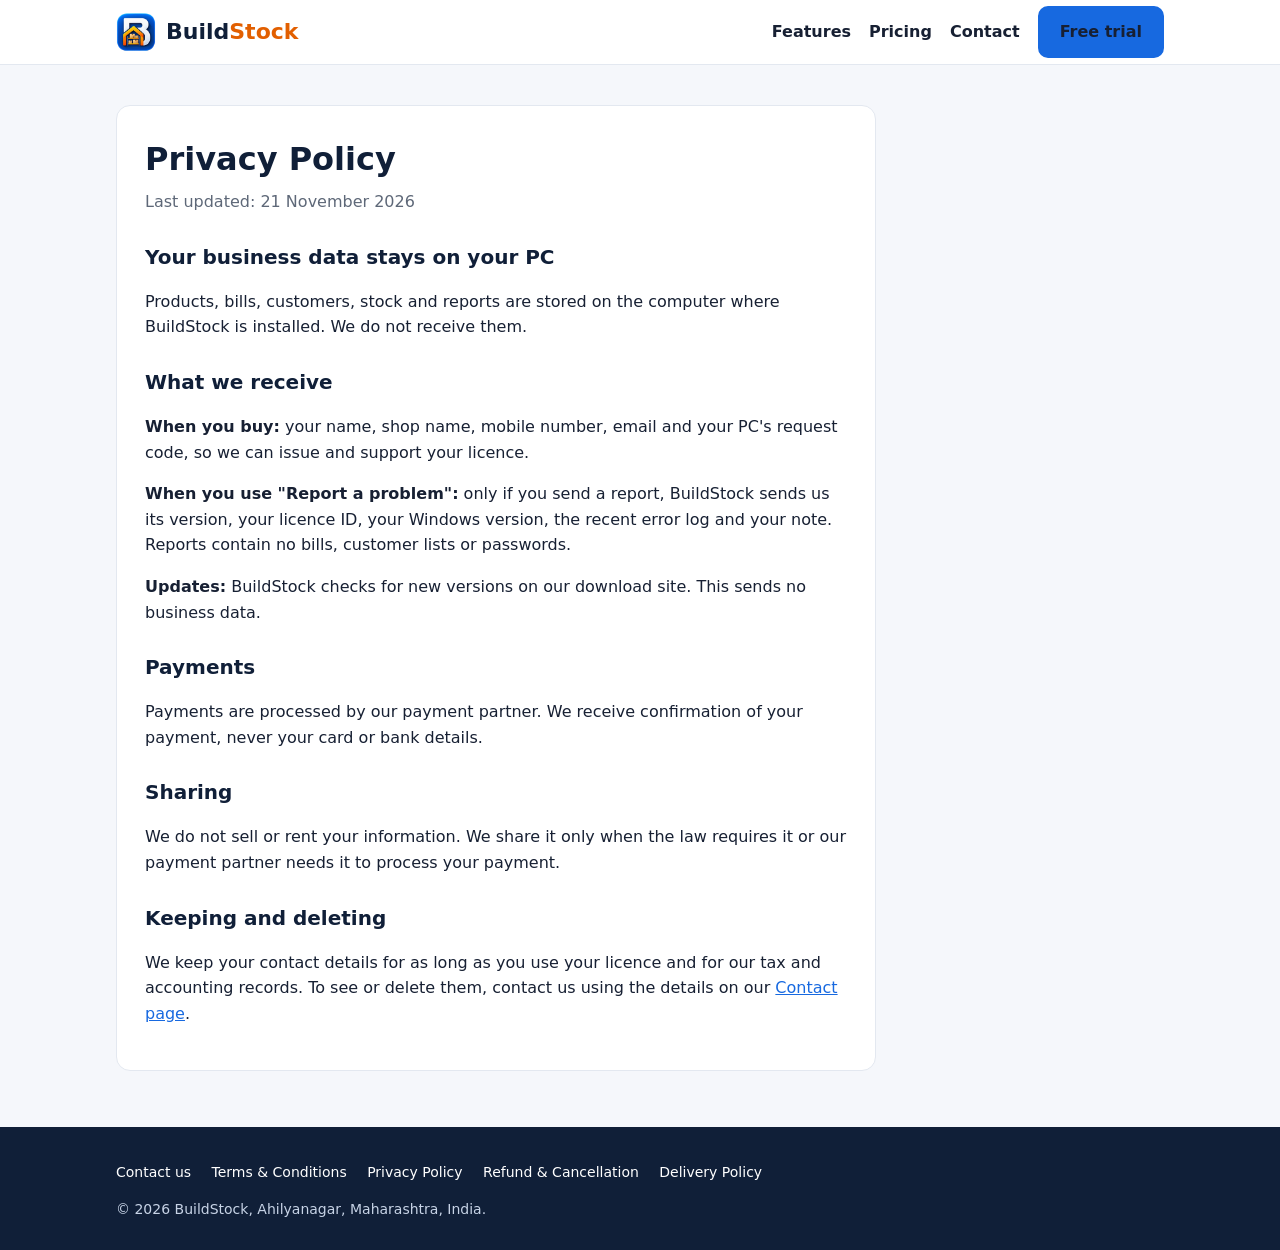
==== privacy.html @ 83a85fac "BuildStock website" ====
<!doctype html>
<html lang="en">
<head>
<meta charset="utf-8">
<meta name="viewport" content="width=device-width, initial-scale=1">
<title>Privacy Policy | BuildStock</title>
<meta name="description" content="How BuildStock handles your information.">
<link rel="icon" href="favicon.png">
<link rel="stylesheet" href="style.css">
</head>
<body>
<header class="site-header">
  <div class="wrap">
    <a class="brand" href="index.html"><img src="img/icon-128.png" alt="" width="40" height="40"><span>Build<span class="stock">Stock</span></span></a>
    <nav class="nav">
      <a href="index.html#features">Features</a>
      <a href="index.html#pricing">Pricing</a>
      <a href="contact.html">Contact</a>
      <a class="btn btn-primary" href="https://github.com/h2230978-png/buildstock-releases/releases/latest">Free trial</a>
    </nav>
  </div>
</header>
<main class="page">
  <div class="wrap">
    <article>
      <h1>Privacy Policy</h1>
      <p class="updated">Last updated: 21 November 2026</p>
      <h2>Your business data stays on your PC</h2>
      <p>Products, bills, customers, stock and reports are stored on the computer where BuildStock is installed. We do not receive them.</p>
      <h2>What we receive</h2>
      <p><b>When you buy:</b> your name, shop name, mobile number, email and your PC's request code, so we can issue and support your licence.</p>
      <p><b>When you use "Report a problem":</b> only if you send a report, BuildStock sends us its version, your licence ID, your Windows version, the recent error log and your note. Reports contain no bills, customer lists or passwords.</p>
      <p><b>Updates:</b> BuildStock checks for new versions on our download site. This sends no business data.</p>
      <h2>Payments</h2>
      <p>Payments are processed by our payment partner. We receive confirmation of your payment, never your card or bank details.</p>
      <h2>Sharing</h2>
      <p>We do not sell or rent your information. We share it only when the law requires it or our payment partner needs it to process your payment.</p>
      <h2>Keeping and deleting</h2>
      <p>We keep your contact details for as long as you use your licence and for our tax and accounting records. To see or delete them, contact us using the details on our <a href="contact.html">Contact page</a>.</p>
    </article>
  </div>
</main>
<footer class="site-footer">
  <div class="wrap">
    <nav>
      <a href="contact.html">Contact us</a>
      <a href="terms.html">Terms &amp; Conditions</a>
      <a href="privacy.html">Privacy Policy</a>
      <a href="refund.html">Refund &amp; Cancellation</a>
      <a href="delivery.html">Delivery Policy</a>
    </nav>
    <p>© 2026 BuildStock, Ahilyanagar, Maharashtra, India.</p>
  </div>
</footer>
</body>
</html>
---- style.css ----
:root {
  --blue: #1769e0;
  --blue-dark: #0f4fb0;
  --navy: #101f38;
  --text: #172033;
  --grey: #5e6878;
  --bg: #f5f7fb;
  --card: #ffffff;
  --border: #e3e8f0;
  --orange: #e25f00;
  --green: #15803d;
  --radius: 14px;
}

* { box-sizing: border-box; }

html { -webkit-text-size-adjust: 100%; }

body {
  margin: 0;
  background: var(--bg);
  color: var(--text);
  font: 16px/1.6 "Segoe UI", system-ui, -apple-system, Roboto, "Noto Sans", Arial, sans-serif;
}

a { color: var(--blue); }

.wrap { max-width: 1080px; margin: 0 auto; padding: 0 16px; }

/* Header */
.site-header {
  background: var(--card);
  border-bottom: 1px solid var(--border);
  position: sticky;
  top: 0;
  z-index: 10;
}
.site-header .wrap {
  display: flex;
  align-items: center;
  justify-content: space-between;
  gap: 12px;
  min-height: 64px;
  flex-wrap: wrap;
}
.brand {
  display: flex;
  align-items: center;
  gap: 10px;
  text-decoration: none;
  font-weight: 800;
  font-size: 22px;
  color: var(--navy);
}
.brand img { width: 40px; height: 40px; }
.brand .stock { color: var(--orange); }
.nav { display: flex; align-items: center; gap: 18px; flex-wrap: wrap; }
.nav a { color: var(--text); text-decoration: none; font-weight: 600; }
.nav a:hover { color: var(--blue); }

/* Buttons */
.btn {
  display: inline-block;
  padding: 11px 20px;
  border-radius: 10px;
  font-weight: 700;
  text-decoration: none;
  border: 2px solid var(--blue);
}
.btn-primary { background: var(--blue); color: #fff; }
.btn-primary:hover { background: var(--blue-dark); border-color: var(--blue-dark); }
.btn-ghost { background: transparent; color: var(--blue); }
.btn-light { background: #fff; color: var(--navy); border-color: #fff; }

/* Hero */
.hero {
  background: linear-gradient(135deg, var(--navy), #163a7a 70%, var(--blue));
  color: #fff;
  padding: 56px 0 64px;
}
.hero h1 { font-size: clamp(30px, 5vw, 46px); line-height: 1.15; margin: 0 0 14px; }
.hero p { font-size: 19px; max-width: 640px; color: #dbe6f7; margin: 0 0 26px; }
.hero .actions { display: flex; gap: 12px; flex-wrap: wrap; }
.hero .btn-ghost { color: #fff; border-color: #fff; }
.hero .note { margin-top: 14px; font-size: 14px; color: #b9cbe8; }

/* Sections */
section { padding: 52px 0; }
h2 { font-size: 30px; margin: 0 0 8px; color: var(--navy); }
.lead { color: var(--grey); margin: 0 0 28px; max-width: 700px; }

.grid {
  display: grid;
  grid-template-columns: repeat(auto-fit, minmax(240px, 1fr));
  gap: 16px;
}
.card {
  background: var(--card);
  border: 1px solid var(--border);
  border-radius: var(--radius);
  padding: 20px;
}
.card h3 { margin: 0 0 6px; font-size: 18px; color: var(--navy); }
.card p { margin: 0; color: var(--grey); }

/* Pricing */
.pricing { background: var(--card); border-top: 1px solid var(--border); border-bottom: 1px solid var(--border); }
.price-card {
  max-width: 520px;
  margin: 0 auto;
  border: 2px solid var(--blue);
  border-radius: 18px;
  padding: 28px;
  text-align: center;
  background: var(--card);
}
.price { font-size: 46px; font-weight: 800; color: var(--navy); margin: 6px 0 0; }
.price-sub { color: var(--grey); margin: 0 0 18px; }
.ticks { list-style: none; padding: 0; margin: 0 0 22px; text-align: left; }
.ticks li { padding: 6px 0 6px 30px; position: relative; }
.ticks li::before {
  content: "✓";
  position: absolute;
  left: 0;
  top: 5px;
  color: var(--green);
  font-weight: 800;
}

/* Steps */
.steps { counter-reset: step; list-style: none; padding: 0; margin: 0; }
.steps li {
  counter-increment: step;
  position: relative;
  padding: 0 0 18px 52px;
}
.steps li::before {
  content: counter(step);
  position: absolute;
  left: 0;
  top: 0;
  width: 36px;
  height: 36px;
  border-radius: 50%;
  background: var(--blue);
  color: #fff;
  font-weight: 800;
  display: grid;
  place-items: center;
}

/* Policy pages */
.page { padding: 40px 0 56px; }
.page article {
  max-width: 760px;
  background: var(--card);
  border: 1px solid var(--border);
  border-radius: var(--radius);
  padding: 28px;
}
.page h1 { margin: 0 0 4px; color: var(--navy); font-size: 32px; }
.page .updated { color: var(--grey); margin: 0 0 22px; }
.page h2 { font-size: 20px; margin: 26px 0 6px; }
.contact-list { list-style: none; padding: 0; margin: 0; }
.contact-list li { padding: 8px 0; border-bottom: 1px solid var(--border); }
.contact-list li:last-child { border-bottom: 0; }
.contact-list b { display: inline-block; min-width: 150px; }

/* Footer */
.site-footer { background: var(--navy); color: #c7d3e6; padding: 30px 0; font-size: 14px; }
.site-footer a { color: #fff; text-decoration: none; margin-right: 16px; display: inline-block; padding: 4px 0; }
.site-footer a:hover { text-decoration: underline; }
.site-footer p { margin: 10px 0 0; }

@media (max-width: 600px) {
  .nav { gap: 12px; font-size: 15px; }
  .hero { padding: 40px 0 46px; }
  .contact-list b { display: block; min-width: 0; }
  .page article { padding: 20px; }
}
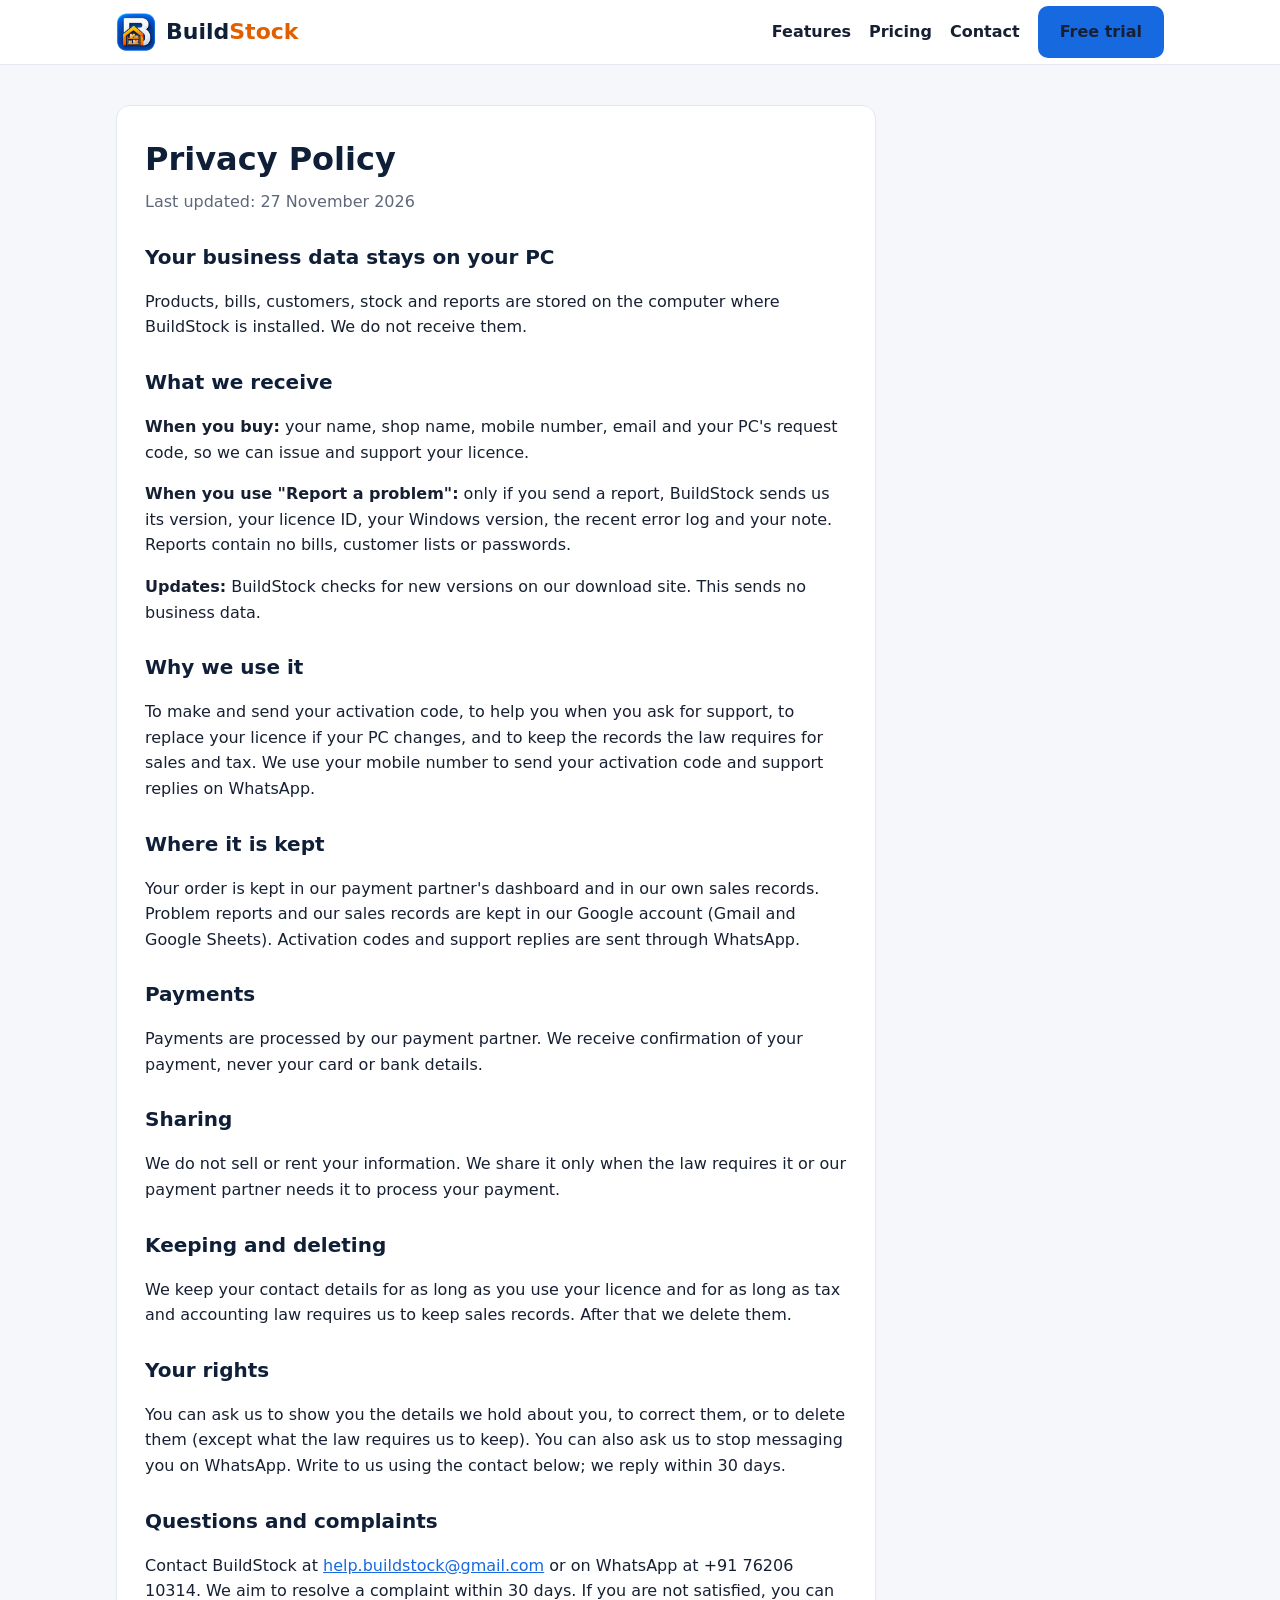
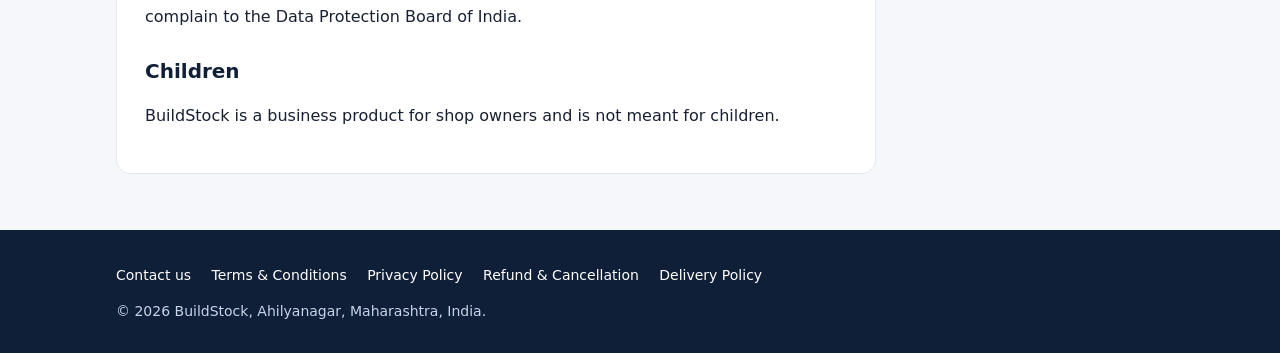
==== commit 49204fd4: "Privacy: why and where data is kept, your rights, complaints, children" ====
--- a/privacy.html
+++ b/privacy.html
@@ -24,19 +24,29 @@
   <div class="wrap">
     <article>
       <h1>Privacy Policy</h1>
-      <p class="updated">Last updated: 21 November 2026</p>
+      <p class="updated">Last updated: 27 November 2026</p>
       <h2>Your business data stays on your PC</h2>
       <p>Products, bills, customers, stock and reports are stored on the computer where BuildStock is installed. We do not receive them.</p>
       <h2>What we receive</h2>
       <p><b>When you buy:</b> your name, shop name, mobile number, email and your PC's request code, so we can issue and support your licence.</p>
       <p><b>When you use "Report a problem":</b> only if you send a report, BuildStock sends us its version, your licence ID, your Windows version, the recent error log and your note. Reports contain no bills, customer lists or passwords.</p>
       <p><b>Updates:</b> BuildStock checks for new versions on our download site. This sends no business data.</p>
+      <h2>Why we use it</h2>
+      <p>To make and send your activation code, to help you when you ask for support, to replace your licence if your PC changes, and to keep the records the law requires for sales and tax. We use your mobile number to send your activation code and support replies on WhatsApp.</p>
+      <h2>Where it is kept</h2>
+      <p>Your order is kept in our payment partner's dashboard and in our own sales records. Problem reports and our sales records are kept in our Google account (Gmail and Google Sheets). Activation codes and support replies are sent through WhatsApp.</p>
       <h2>Payments</h2>
       <p>Payments are processed by our payment partner. We receive confirmation of your payment, never your card or bank details.</p>
       <h2>Sharing</h2>
       <p>We do not sell or rent your information. We share it only when the law requires it or our payment partner needs it to process your payment.</p>
       <h2>Keeping and deleting</h2>
-      <p>We keep your contact details for as long as you use your licence and for our tax and accounting records. To see or delete them, contact us using the details on our <a href="contact.html">Contact page</a>.</p>
+      <p>We keep your contact details for as long as you use your licence and for as long as tax and accounting law requires us to keep sales records. After that we delete them.</p>
+      <h2>Your rights</h2>
+      <p>You can ask us to show you the details we hold about you, to correct them, or to delete them (except what the law requires us to keep). You can also ask us to stop messaging you on WhatsApp. Write to us using the contact below; we reply within 30 days.</p>
+      <h2>Questions and complaints</h2>
+      <p>Contact BuildStock at <a href="mailto:help.buildstock@gmail.com">help.buildstock@gmail.com</a> or on WhatsApp at +91 76206 10314. We aim to resolve a complaint within 30 days. If you are not satisfied, you can complain to the Data Protection Board of India.</p>
+      <h2>Children</h2>
+      <p>BuildStock is a business product for shop owners and is not meant for children.</p>
     </article>
   </div>
 </main>
--- a/style.css
+++ b/style.css
@@ -115,7 +115,8 @@
   background: var(--card);
 }
 .price { font-size: 46px; font-weight: 800; color: var(--navy); margin: 6px 0 0; }
-.price-sub { color: var(--grey); margin: 0 0 18px; }
+.price-sub { color: var(--grey); margin: 0 0 10px; }
+.price-emi { display: inline-block; margin: 0 0 18px; padding: 6px 14px; border-radius: 999px; background: #e8f0fd; color: var(--navy); font-size: 15px; }
 .ticks { list-style: none; padding: 0; margin: 0 0 22px; text-align: left; }
 .ticks li { padding: 6px 0 6px 30px; position: relative; }
 .ticks li::before {
